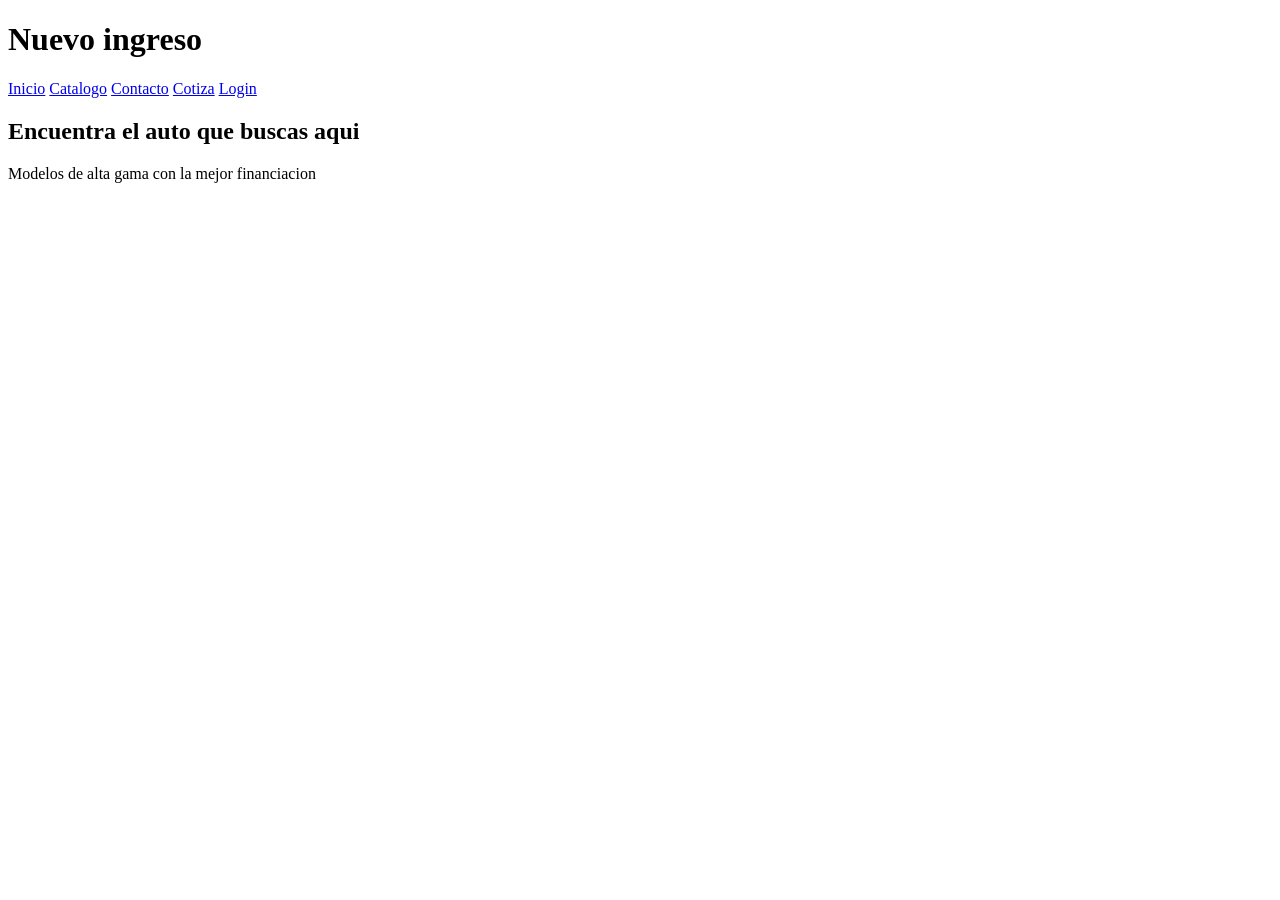
==== index.html @ 05150a49 "Add files via upload" ====
<!DOCTYPE html>
<html lang="es">
<head>
    <meta charset="UTF-8">
    <meta name="viewport" content="width=device-width, initial-scale=1.0">
    <title>Concesionaria</title>
</head>
<body>
    <header class="main header">
         <div class="logo">
            <h1> Nuevo ingreso</h1>
        </div>

        
        <nav>
            <a href="index.html">Inicio</a>
            <a href="Catalogo.html">Catalogo</a>
            <a href="Contacto">Contacto</a>
            <a href="Cotiza">Cotiza</a>
            <a href="Login.html">Login</a>

        </nav>
        </header>
        <main>
            <section id="Inicio" class="hero">
                <h2>Encuentra el auto que buscas aqui</h2>
                <p>Modelos de alta gama con la mejor financiacion</p>


            </section>
        </main>
        <footer>

        </footer>
</body>
</html>
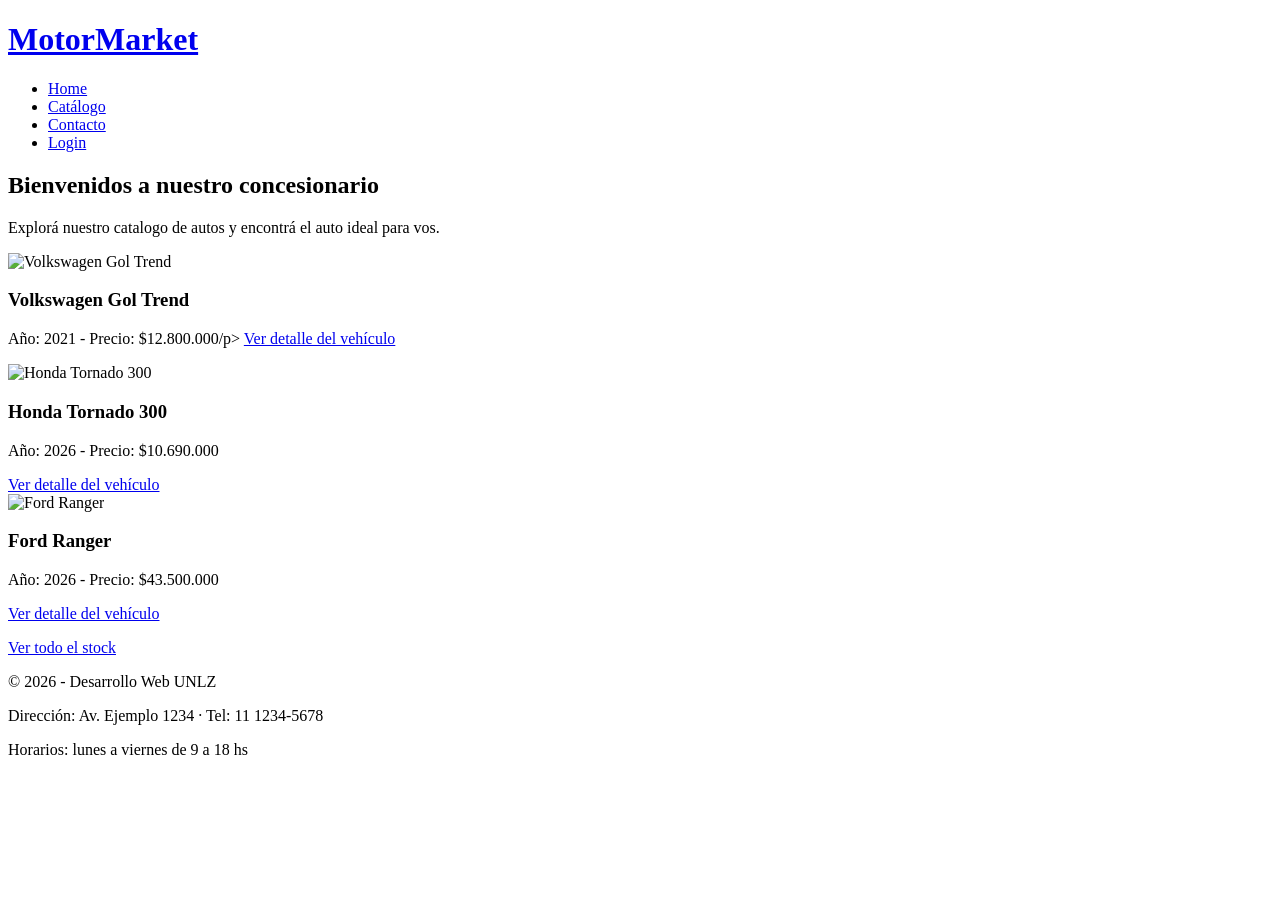
==== commit 05a949f7: "Update index.html" ====
--- a/index.html
+++ b/index.html
@@ -2,35 +2,58 @@
 <html lang="es">
 <head>
     <meta charset="UTF-8">
-    <meta name="viewport" content="width=device-width, initial-scale=1.0">
-    <title>Concesionaria</title>
+     <meta name="viewport" content="width=device-width, initial-scale=1.0">
+    <title>Inicio - MotorMarket</title>
 </head>
 <body>
-    <header class="main header">
-         <div class="logo">
-            <h1> Nuevo ingreso</h1>
-        </div>
+    <header>
+        <h1><a href="index.html">MotorMarket</a></h1>
+        <nav>
+            <ul>
+                <li><a href="index.html">Home</a></li>
+                <li><a href="catalogo.html">Catálogo</a></li>
+                <li><a href="contacto.html">Contacto</a></li>
+                <li><a href="login.html">Login</a></li>
+            </ul>
+        </nav>
+    </header>
 
-        
-        <nav>
-            <a href="index.html">Inicio</a>
-            <a href="Catalogo.html">Catalogo</a>
-            <a href="Contacto">Contacto</a>
-            <a href="Cotiza">Cotiza</a>
-            <a href="Login.html">Login</a>
+    <main>
+        <section>
+            <h2>Bienvenidos a nuestro concesionario</h2>
+            <p>Explorá nuestro catalogo de autos y encontrá el auto ideal para vos.</p>
+            <article>
 
-        </nav>
-        </header>
-        <main>
-            <section id="Inicio" class="hero">
-                <h2>Encuentra el auto que buscas aqui</h2>
-                <p>Modelos de alta gama con la mejor financiacion</p>
+                <img src="img/Gol-Trend.jpg" alt="Volkswagen Gol Trend">
+                <h3>Volkswagen Gol Trend</h3>
+                <p>Año: 2021 - Precio: $12.800.000/p>
+                <a href="detalle.html#auto-2">Ver detalle del vehículo</a>
+            </article>
 
+            <article>
+                <img src="img/Tornado300.jpg" alt="Honda Tornado 300">
+                <h3>Honda Tornado 300</h3>
+                <p>Año: 2026 - Precio: $10.690.000</p>
+                <a href="detalle.html#auto-3">Ver detalle del vehículo</a>
+            </article>
 
-            </section>
-        </main>
-        <footer>
+            <article>
+                <img src="img/Ranger.jpg" alt="Ford Ranger">
+                <h3>Ford Ranger</h3>
+                <p>Año: 2026 - Precio: $43.500.000</p>
+                <a href="detalle.html#auto-4">Ver detalle del vehículo</a>
+            </article>
+             <p>
+                <a href="catalogo.html">Ver todo el stock</a>
+            </p>
 
-        </footer>
+        </section>
+    </main>
+
+    <footer>
+        <p>&copy; 2026 - Desarrollo Web UNLZ</p>
+        <p>Dirección: Av. Ejemplo 1234 · Tel: 11 1234-5678</p>
+        <p>Horarios: lunes a viernes de 9 a 18 hs</p>
+    </footer>
 </body>
-</html>+</html>
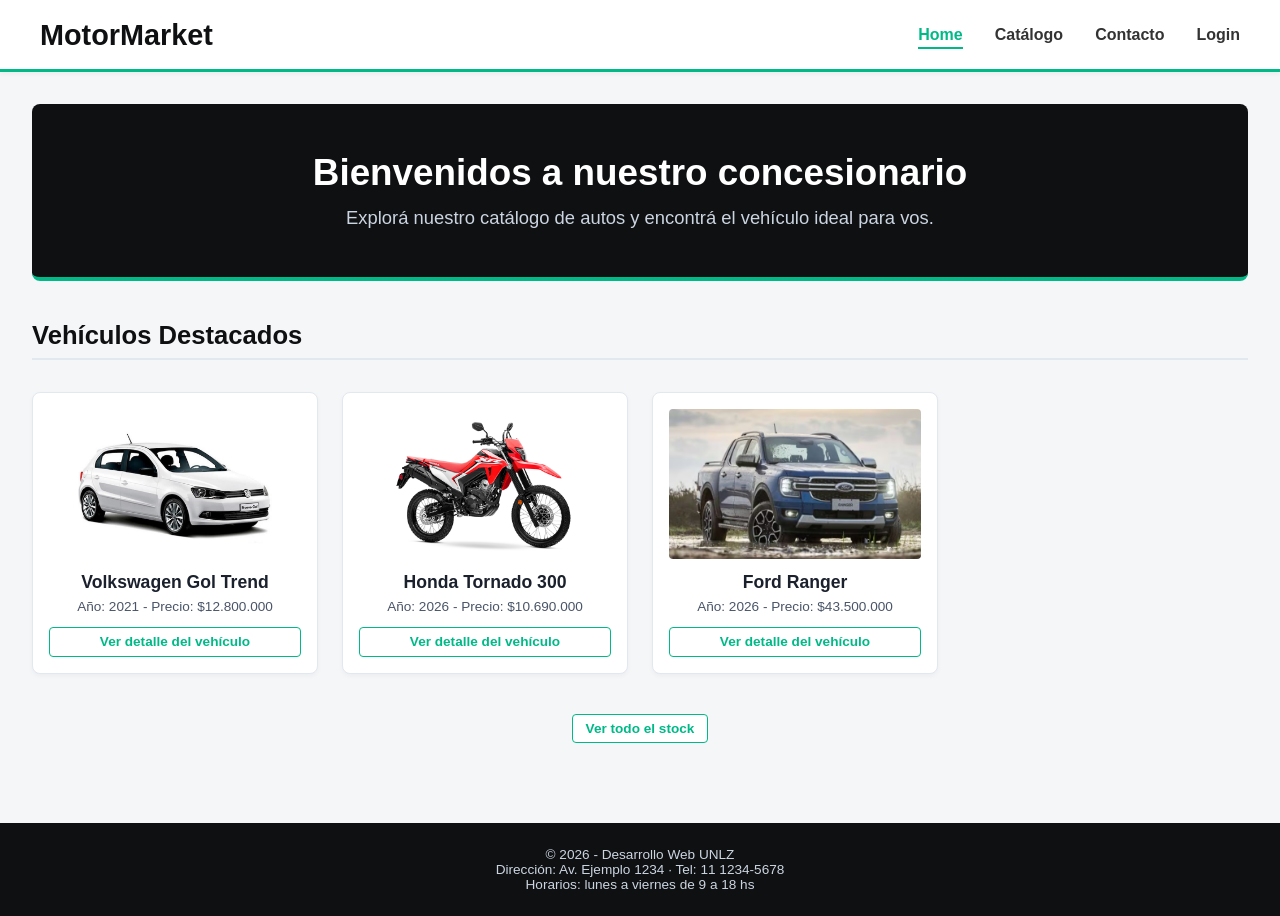
==== commit d665f0c2: "actualizacion de css y el index" ====
--- a/index.html
+++ b/index.html
@@ -2,15 +2,16 @@
 <html lang="es">
 <head>
     <meta charset="UTF-8">
-     <meta name="viewport" content="width=device-width, initial-scale=1.0">
+    <meta name="viewport" content="width=device-width, initial-scale=1.0">
     <title>Inicio - MotorMarket</title>
+    <link rel="stylesheet" href="assets/css/style.css">
 </head>
 <body>
     <header>
         <h1><a href="index.html">MotorMarket</a></h1>
         <nav>
             <ul>
-                <li><a href="index.html">Home</a></li>
+                <li><a href="index.html" class="active">Home</a></li>
                 <li><a href="catalogo.html">Catálogo</a></li>
                 <li><a href="contacto.html">Contacto</a></li>
                 <li><a href="login.html">Login</a></li>
@@ -19,34 +20,38 @@
     </header>
 
     <main>
-        <section>
+        <section class="hero-section">
             <h2>Bienvenidos a nuestro concesionario</h2>
-            <p>Explorá nuestro catalogo de autos y encontrá el auto ideal para vos.</p>
+            <p>Explorá nuestro catálogo de autos y encontrá el vehículo ideal para vos.</p>
+        </section>
+
+        <section class="destacados">
+            <h3>Vehículos Destacados</h3>
+
             <article>
-
-                <img src="img/Gol-Trend.jpg" alt="Volkswagen Gol Trend">
+                <img src="img/Gol-Trend.jpg" alt="Volkswagen Gol Trend" width="250">
                 <h3>Volkswagen Gol Trend</h3>
-                <p>Año: 2021 - Precio: $12.800.000/p>
+                <p>Año: 2021 - Precio: $12.800.000</p>
                 <a href="detalle.html#auto-2">Ver detalle del vehículo</a>
             </article>
 
             <article>
-                <img src="img/Tornado300.jpg" alt="Honda Tornado 300">
+                <img src="img/Tornado300.jpg" alt="Honda Tornado 300" width="250">
                 <h3>Honda Tornado 300</h3>
                 <p>Año: 2026 - Precio: $10.690.000</p>
                 <a href="detalle.html#auto-3">Ver detalle del vehículo</a>
             </article>
 
             <article>
-                <img src="img/Ranger.jpg" alt="Ford Ranger">
+                <img src="img/Ranger.jpg" alt="Ford Ranger" width="250">
                 <h3>Ford Ranger</h3>
                 <p>Año: 2026 - Precio: $43.500.000</p>
                 <a href="detalle.html#auto-4">Ver detalle del vehículo</a>
             </article>
-             <p>
-                <a href="catalogo.html">Ver todo el stock</a>
-            </p>
-
+            
+            <div style="grid-column: 1 / -1; text-align: center; margin-top: 1rem;">
+                <a href="catalogo.html" class="btn-main">Ver todo el stock</a>
+            </div>
         </section>
     </main>
 
@@ -56,4 +61,4 @@
         <p>Horarios: lunes a viernes de 9 a 18 hs</p>
     </footer>
 </body>
-</html>
+</html>
--- a/assets/css/style.css
+++ b/assets/css/style.css
@@ -0,0 +1,306 @@
+/* --- ESTILOS GENERALES --- */
+* {
+    box-sizing: border-box;
+    margin: 0;
+    padding: 0;
+    font-family: Arial, sans-serif;
+}
+
+body {
+    background-color: #f4f6f8;
+    color: #333;
+}
+
+/* --- HEADER Y MENÚ DE NAVEGACIÓN --- */
+header {
+    background-color: #ffffff;
+    border-bottom: 3px solid #00b987;
+    display: flex;
+    justify-content: space-between;
+    align-items: center;
+    padding: 1rem 2.5rem;
+    box-shadow: 0 2px 4px rgba(0,0,0,0.05);
+}
+
+header h1 a {
+    color: #0f1012;
+    text-decoration: none;
+    font-size: 1.8rem;
+    font-weight: bold;
+}
+
+header nav ul {
+    list-style: none;
+    display: flex;
+    gap: 2rem;
+}
+
+header nav ul li a {
+    text-decoration: none;
+    color: #333;
+    font-weight: 600;
+    font-size: 1rem;
+    padding-bottom: 4px;
+}
+
+header nav ul li a:hover,
+header nav ul li a.active {
+    color: #00b987;
+    border-bottom: 2px solid #00b987;
+}
+
+/* --- CONTENEDOR GENERAL MAIN --- */
+main {
+    max-width: 1450px;
+    margin: 0 auto;
+    padding: 2rem;
+}
+
+/* --- ESTILOS PARA EL HOME (index.html) --- */
+.hero-section {
+    text-align: center;
+    background-color: #0f1012;
+    color: #ffffff;
+    padding: 3rem 2rem;
+    border-radius: 8px;
+    margin-bottom: 2.5rem;
+    border-bottom: 4px solid #00b987;
+}
+
+.hero-section h2 {
+    font-size: 2.3rem;
+    margin-bottom: 0.8rem;
+}
+
+.hero-section p {
+    color: #cbd5e1;
+    font-size: 1.15rem;
+}
+
+.destacados {
+    display: grid;
+    grid-template-columns: repeat(auto-fit, minmax(280px, 1fr));
+    gap: 1.5rem;
+}
+
+.destacados > h3 {
+    grid-column: 1 / -1;
+    font-size: 1.6rem;
+    color: #0f1012;
+    margin-bottom: 0.5rem;
+    border-bottom: 2px solid #e2e8f0;
+    padding-bottom: 0.5rem;
+}
+
+.destacados article {
+    background: #ffffff;
+    border: 1px solid #e2e8f0;
+    border-radius: 8px;
+    padding: 1rem;
+    text-align: center;
+    box-shadow: 0 2px 5px rgba(0,0,0,0.04);
+    display: flex;
+    flex-direction: column;
+    justify-content: space-between;
+}
+
+.destacados article img {
+    width: 100%;
+    height: 150px;
+    object-fit: cover;
+    border-radius: 4px;
+    margin-bottom: 0.8rem;
+}
+
+.destacados article h3 {
+    font-size: 1.1rem;
+    margin-bottom: 0.4rem;
+    color: #1a202c;
+}
+
+.destacados article p {
+    font-size: 0.85rem;
+    color: #4a5568;
+    margin-bottom: 0.8rem;
+}
+
+.destacados article a, .btn-main {
+    display: inline-block;
+    background-color: #ffffff;
+    color: #00b987;
+    border: 1px solid #00b987;
+    padding: 0.4rem 0.8rem;
+    border-radius: 4px;
+    text-decoration: none;
+    font-size: 0.85rem;
+    font-weight: bold;
+    transition: all 0.2s;
+}
+
+.destacados article a:hover, .btn-main:hover {
+    background-color: #00b987;
+    color: white;
+}
+
+/* --- ESTRUCTURA EXCLUSIVA PARA EL CATÁLOGO (catalogo.html) --- */
+main:has(aside) {
+    display: flex;
+    gap: 2rem;
+}
+
+main aside {
+    width: 270px;
+    background: #ffffff;
+    padding: 1.5rem;
+    border-radius: 8px;
+    border: 2px solid #00b987;
+    height: fit-content;
+    box-shadow: 0 4px 6px rgba(0,0,0,0.02);
+}
+
+main aside h2 {
+    color: #00b987;
+    font-size: 1.4rem;
+    margin-bottom: 1rem;
+    border-bottom: 2px solid #00b987;
+    padding-bottom: 0.5rem;
+    text-align: center;
+}
+
+main aside label {
+    display: block;
+    margin-top: 1rem;
+    font-weight: bold;
+    font-size: 0.9rem;
+    color: #2d3748;
+}
+
+main aside select,
+main aside input[type="number"] {
+    width: 100%;
+    padding: 0.5rem;
+    margin-top: 0.3rem;
+    border: 1px solid #00b987;
+    border-radius: 4px;
+    background: #fff;
+    color: #333;
+}
+
+main aside button {
+    width: 100%;
+    padding: 0.6rem;
+    margin-top: 1rem;
+    border: none;
+    border-radius: 4px;
+    font-weight: bold;
+    cursor: pointer;
+    font-size: 0.95rem;
+}
+
+main aside button[type="submit"] {
+    background-color: #00b987;
+    color: white;
+}
+
+main aside button[type="submit"]:hover {
+    background-color: #009b70;
+}
+
+main aside button[type="reset"] {
+    background-color: #e2e8f0;
+    color: #333;
+}
+
+main:has(aside) > section {
+    flex: 1;
+    display: grid;
+    grid-template-columns: repeat(4, 1fr);
+    gap: 1.5rem;
+    align-content: start;
+}
+
+main:has(aside) > section > h2 {
+    grid-column: 1 / -1;
+    font-size: 1.8rem;
+    color: #0f1012;
+    margin-bottom: 0.5rem;
+    border-bottom: 2px solid #e2e8f0;
+    padding-bottom: 0.5rem;
+}
+
+main:has(aside) > section article {
+    background: #ffffff;
+    border: 1px solid #e2e8f0;
+    border-radius: 8px;
+    padding: 1rem;
+    text-align: center;
+    box-shadow: 0 2px 5px rgba(0,0,0,0.04);
+    display: flex;
+    flex-direction: column;
+    justify-content: space-between;
+}
+
+main:has(aside) > section article img {
+    width: 100%;
+    height: 120px;
+    object-fit: contain;
+    margin-bottom: 0.8rem;
+}
+
+main:has(aside) > section article h3 {
+    font-size: 0.95rem;
+    margin-bottom: 0.4rem;
+    color: #1a202c;
+}
+
+main:has(aside) > section article p {
+    font-size: 0.8rem;
+    color: #4a5568;
+    margin-bottom: 0.8rem;
+}
+
+main:has(aside) > section article a {
+    display: block;
+    background-color: #ffffff;
+    color: #00b987;
+    border: 1px solid #00b987;
+    padding: 0.4rem 0.6rem;
+    border-radius: 4px;
+    text-decoration: none;
+    font-size: 0.75rem;
+    font-weight: bold;
+}
+
+main:has(aside) > section article a:hover {
+    background-color: #00b987;
+    color: white;
+}
+
+/* --- FOOTER --- */
+footer {
+    background-color: #0f1012;
+    color: #cbd5e1;
+    text-align: center;
+    padding: 1.5rem;
+    margin-top: 3rem;
+    font-size: 0.85rem;
+}
+
+/* --- RESPONSIVE --- */
+@media (max-width: 1100px) {
+    main:has(aside) > section {
+        grid-template-columns: repeat(3, 1fr);
+    }
+}
+
+@media (max-width: 850px) {
+    main:has(aside) {
+        flex-direction: column;
+    }
+    main aside {
+        width: 100%;
+    }
+    main:has(aside) > section {
+        grid-template-columns: repeat(2, 1fr);
+    }
+}
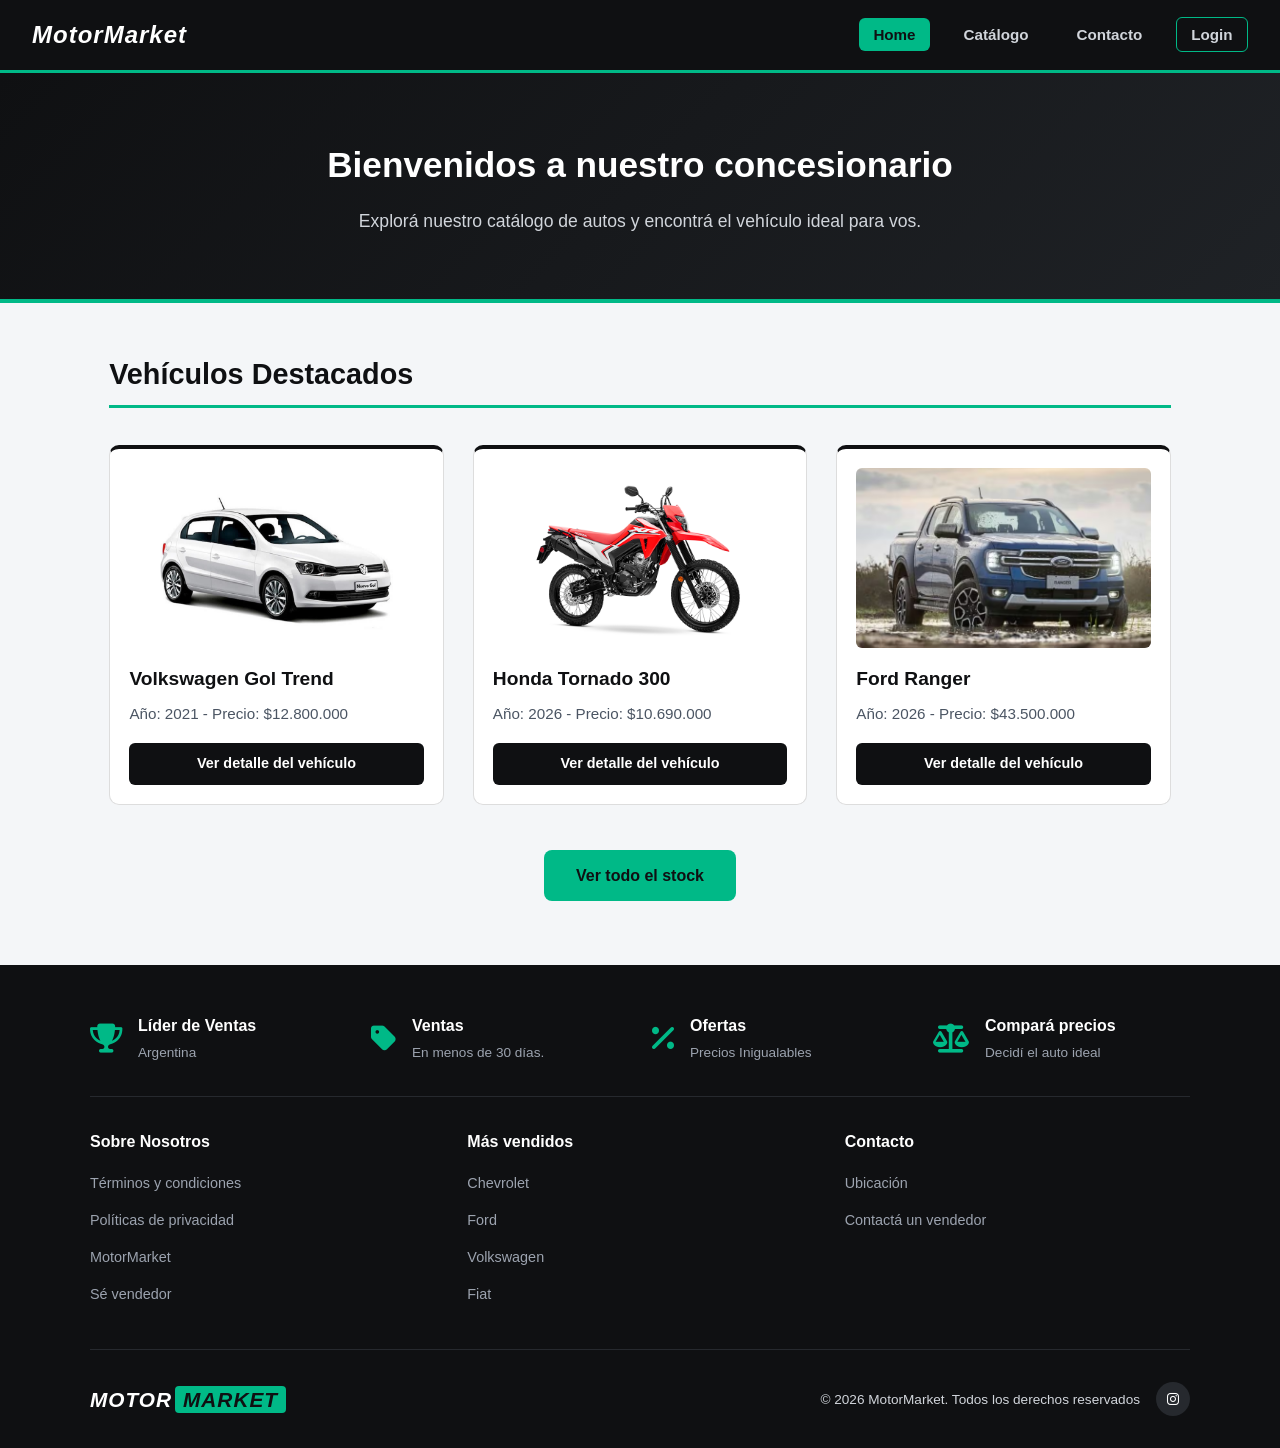
==== commit 0e45f968: "se unifico todos los estilos, se diseño el catalogo,login y contacto y bug arreglado de la parte de " ====
--- a/index.html
+++ b/index.html
@@ -4,7 +4,9 @@
     <meta charset="UTF-8">
     <meta name="viewport" content="width=device-width, initial-scale=1.0">
     <title>Inicio - MotorMarket</title>
-    <link rel="stylesheet" href="assets/css/style.css">
+    <link rel="stylesheet" href="https://cdnjs.cloudflare.com/ajax/libs/font-awesome/6.5.1/css/all.min.css">
+    <link rel="stylesheet" href="css/style.css">
+    <link rel="stylesheet" href="css/home.css">
 </head>
 <body>
     <header>
@@ -55,10 +57,82 @@
         </section>
     </main>
 
-    <footer>
-        <p>&copy; 2026 - Desarrollo Web UNLZ</p>
-        <p>Dirección: Av. Ejemplo 1234 · Tel: 11 1234-5678</p>
-        <p>Horarios: lunes a viernes de 9 a 18 hs</p>
+   <!-- Footer unificado -->
+    <footer class="footer-oscuro">
+        <div class="footer-beneficios">
+            <div class="beneficio-item">
+                <i class="fa-solid fa-trophy"></i>
+                <div>
+                    <h4>Líder de Ventas</h4>
+                    <p>Argentina</p>
+                </div>
+            </div>
+            <div class="beneficio-item">
+                <i class="fa-solid fa-tag"></i>
+                <div>
+                    <h4>Ventas</h4>
+                    <p>En menos de 30 días.</p>
+                </div>
+            </div>
+            <div class="beneficio-item">
+                <i class="fa-solid fa-percent"></i>
+                <div>
+                    <h4>Ofertas</h4>
+                    <p>Precios Inigualables</p>
+                </div>
+            </div>
+            <div class="beneficio-item">
+                <i class="fa-solid fa-scale-balanced"></i>
+                <div>
+                    <h4>Compará precios</h4>
+                    <p>Decidí el auto ideal</p>
+                </div>
+            </div>
+        </div>
+
+        <hr class="footer-divisor">
+
+        <div class="footer-links-grid">
+            <div class="footer-col">
+                <h4>Sobre Nosotros</h4>
+                <ul>
+                    <li><a href="#">Términos y condiciones</a></li>
+                    <li><a href="#">Políticas de privacidad</a></li>
+                    <li><a href="index.html">MotorMarket</a></li>
+                    <li><a href="contacto.html">Sé vendedor</a></li>
+                </ul>
+            </div>
+            <div class="footer-col">
+                <h4>Más vendidos</h4>
+                <ul>
+                    <li><a href="Catalogo.html">Chevrolet</a></li>
+                    <li><a href="Catalogo.html">Ford</a></li>
+                    <li><a href="Catalogo.html">Volkswagen</a></li>
+                    <li><a href="Catalogo.html">Fiat</a></li>
+                </ul>
+            </div>
+            <div class="footer-col">
+                <h4>Contacto</h4>
+                <ul>
+                    <li><a href="contacto.html">Ubicación</a></li>
+                    <li><a href="contacto.html">Contactá un vendedor</a></li>
+                </ul>
+            </div>
+        </div>
+
+        <hr class="footer-divisor">
+
+        <div class="footer-bottom">
+            <div class="footer-logo">
+                MOTOR<span>MARKET</span>
+            </div>
+            <div class="footer-copy">
+                <span>© 2026 MotorMarket. Todos los derechos reservados</span>
+                <a href="#" class="footer-social-circle" aria-label="Instagram">
+                    <i class="fa-brands fa-instagram"></i>
+                </a>
+            </div>
+        </div>
     </footer>
 </body>
 </html>
--- a/css/style.css
+++ b/css/style.css
@@ -0,0 +1,229 @@
+* {
+    margin: 0;
+    padding: 0;
+    box-sizing: border-box;
+}
+
+body {
+    font-family: 'Segoe UI', Roboto, Helvetica, Arial, sans-serif;
+    background-color: #f4f6f8;
+    color: #0f1012;
+    line-height: 1.6;
+}
+
+header {
+    background-color: #0f1012;
+    padding: 1rem 2rem;
+    display: flex;
+    justify-content: space-between;
+    align-items: center;
+    border-bottom: 3px solid #00b987;
+    position: sticky;
+    top: 0;
+    z-index: 1000;
+}
+
+header h1 {
+    font-size: 1.5rem;
+    font-weight: 900;
+    font-style: italic;
+    letter-spacing: 1px;
+}
+
+header h1 a {
+    color: #ffffff;
+    text-decoration: none;
+    display: flex;
+    align-items: center;
+}
+
+header nav ul {
+    list-style: none;
+    display: flex;
+    gap: 1.2rem;
+    align-items: center;
+}
+
+header nav ul li a {
+    color: #d1d5db;
+    text-decoration: none;
+    font-weight: 600;
+    font-size: 0.95rem;
+    padding: 0.5rem 0.9rem;
+    border-radius: 6px;
+    transition: all 0.2s ease;
+}
+
+header nav ul li a:hover {
+    color: #ffffff;
+    background-color: #26292e;
+}
+
+header nav ul li a.active {
+    background-color: #00b987;
+    color: #0f1012;
+}
+
+header nav ul li:last-child a {
+    border: 1px solid #00b987;
+}
+
+@media (max-width: 650px) {
+    header {
+        flex-direction: column;
+        gap: 0.8rem;
+        padding: 1rem;
+    }
+
+    header nav ul {
+        flex-wrap: wrap;
+        justify-content: center;
+        gap: 0.5rem;
+    }
+}
+
+.footer-oscuro {
+    background-color: #0f1012;
+    color: #ffffff;
+    padding: 3rem 1.2rem 2rem;
+    margin-top: 4rem;
+}
+
+.footer-beneficios,
+.footer-links-grid,
+.footer-bottom,
+.footer-divisor {
+    max-width: 1100px;
+    margin-left: auto;
+    margin-right: auto;
+}
+
+.footer-beneficios {
+    display: grid;
+    grid-template-columns: repeat(4, 1fr);
+    gap: 1.5rem;
+    padding-bottom: 2rem;
+}
+
+.beneficio-item {
+    display: flex;
+    align-items: center;
+    gap: 1rem;
+}
+
+.beneficio-item i {
+    font-size: 1.8rem;
+    color: #00b987;
+}
+
+.beneficio-item h4 {
+    margin: 0 0 0.2rem 0;
+    font-size: 1rem;
+    color: #ffffff;
+}
+
+.beneficio-item p {
+    margin: 0;
+    font-size: 0.85rem;
+    color: #9ca3af;
+}
+
+.footer-divisor {
+    border: 0;
+    border-top: 1px solid #26292e;
+    margin-top: 0;
+    margin-bottom: 2rem;
+}
+
+.footer-links-grid {
+    display: grid;
+    grid-template-columns: repeat(3, 1fr);
+    gap: 2rem;
+    padding-bottom: 2rem;
+}
+
+.footer-col h4 {
+    font-size: 1rem;
+    margin: 0 0 1rem 0;
+    color: #ffffff;
+}
+
+.footer-col ul {
+    list-style: none;
+    padding: 0;
+    margin: 0;
+}
+
+.footer-col ul li {
+    margin-bottom: 0.7rem;
+}
+
+.footer-col ul li a {
+    color: #9ca3af;
+    text-decoration: none;
+    font-size: 0.9rem;
+    transition: color 0.2s ease;
+}
+
+.footer-col ul li a:hover {
+    color: #00b987;
+}
+
+.footer-bottom {
+    display: flex;
+    justify-content: space-between;
+    align-items: center;
+    flex-wrap: wrap;
+    gap: 1rem;
+}
+
+.footer-logo {
+    font-size: 1.3rem;
+    font-weight: 900;
+    font-style: italic;
+    letter-spacing: 1px;
+    color: #ffffff;
+}
+
+.footer-logo span {
+    background-color: #00b987;
+    color: #0f1012;
+    padding: 2px 8px;
+    border-radius: 4px;
+    margin-left: 3px;
+}
+
+.footer-copy {
+    display: flex;
+    align-items: center;
+    gap: 1rem;
+    font-size: 0.85rem;
+    color: #d1d5db;
+}
+
+.footer-social-circle {
+    display: inline-flex;
+    align-items: center;
+    justify-content: center;
+    width: 34px;
+    height: 34px;
+    background-color: #26292e;
+    color: #ffffff;
+    border-radius: 50%;
+    text-decoration: none;
+    transition: background-color 0.2s ease;
+}
+
+.footer-social-circle:hover {
+    background-color: #00b987;
+    color: #0f1012;
+}
+
+@media (max-width: 768px) {
+    .footer-beneficios {
+        grid-template-columns: repeat(2, 1fr);
+    }
+    .footer-links-grid {
+        grid-template-columns: 1fr;
+    }
+}
--- a/css/home.css
+++ b/css/home.css
@@ -0,0 +1,117 @@
+.hero-section {
+    background: linear-gradient(135deg, #0f1012 0%, #1f2226 100%);
+    color: #ffffff;
+    text-align: center;
+    padding: 4rem 1.5rem;
+    border-bottom: 4px solid #00b987;
+}
+
+.hero-section h2 {
+    font-size: 2.2rem;
+    margin: 0 0 0.8rem 0;
+    color: #ffffff;
+}
+
+.hero-section p {
+    font-size: 1.1rem;
+    color: #d1d5db;
+    max-width: 650px;
+    margin: 0 auto;
+}
+
+.destacados {
+    max-width: 1100px;
+    margin: 3rem auto;
+    padding: 0 1.2rem;
+    display: grid;
+    grid-template-columns: repeat(3, 1fr);
+    gap: 1.8rem;
+}
+
+.destacados > h3 {
+    grid-column: 1 / -1;
+    color: #0f1012;
+    font-size: 1.8rem;
+    border-bottom: 3px solid #00b987;
+    padding-bottom: 0.5rem;
+    margin-bottom: 0.5rem;
+}
+
+.destacados article {
+    background: #ffffff;
+    border: 1px solid #dddddd;
+    border-top: 4px solid #0f1012;
+    border-radius: 10px;
+    padding: 1.2rem;
+    display: flex;
+    flex-direction: column;
+    justify-content: space-between;
+    transition: transform 0.2s ease, box-shadow 0.2s ease;
+}
+
+.destacados article:hover {
+    transform: translateY(-4px);
+    box-shadow: 0 8px 18px rgba(0, 0, 0, 0.08);
+    border-top-color: #00b987;
+}
+
+.destacados article img {
+    width: 100%;
+    height: 180px;
+    object-fit: cover;
+    border-radius: 6px;
+    margin-bottom: 1rem;
+}
+
+.destacados article h3 {
+    color: #0f1012;
+    font-size: 1.2rem;
+    margin: 0 0 0.5rem 0;
+}
+
+.destacados article p {
+    color: #4b5563;
+    font-size: 0.95rem;
+    margin: 0 0 1rem 0;
+}
+
+.destacados article a {
+    display: inline-block;
+    text-align: center;
+    background-color: #0f1012;
+    color: #ffffff;
+    text-decoration: none;
+    padding: 0.6rem 1rem;
+    border-radius: 6px;
+    font-weight: bold;
+    font-size: 0.9rem;
+    transition: all 0.2s ease;
+}
+
+.destacados article a:hover {
+    background-color: #00b987;
+    color: #0f1012;
+}
+
+.btn-main {
+    display: inline-block;
+    background-color: #00b987;
+    color: #0f1012;
+    text-decoration: none;
+    font-weight: bold;
+    padding: 0.8rem 2rem;
+    border-radius: 8px;
+    font-size: 1rem;
+    transition: all 0.2s ease;
+}
+
+.btn-main:hover {
+    background-color: #0f1012;
+    color: #00b987;
+}
+
+@media (max-width: 768px) {
+    .destacados {
+        grid-template-columns: 1fr;
+    }
+}
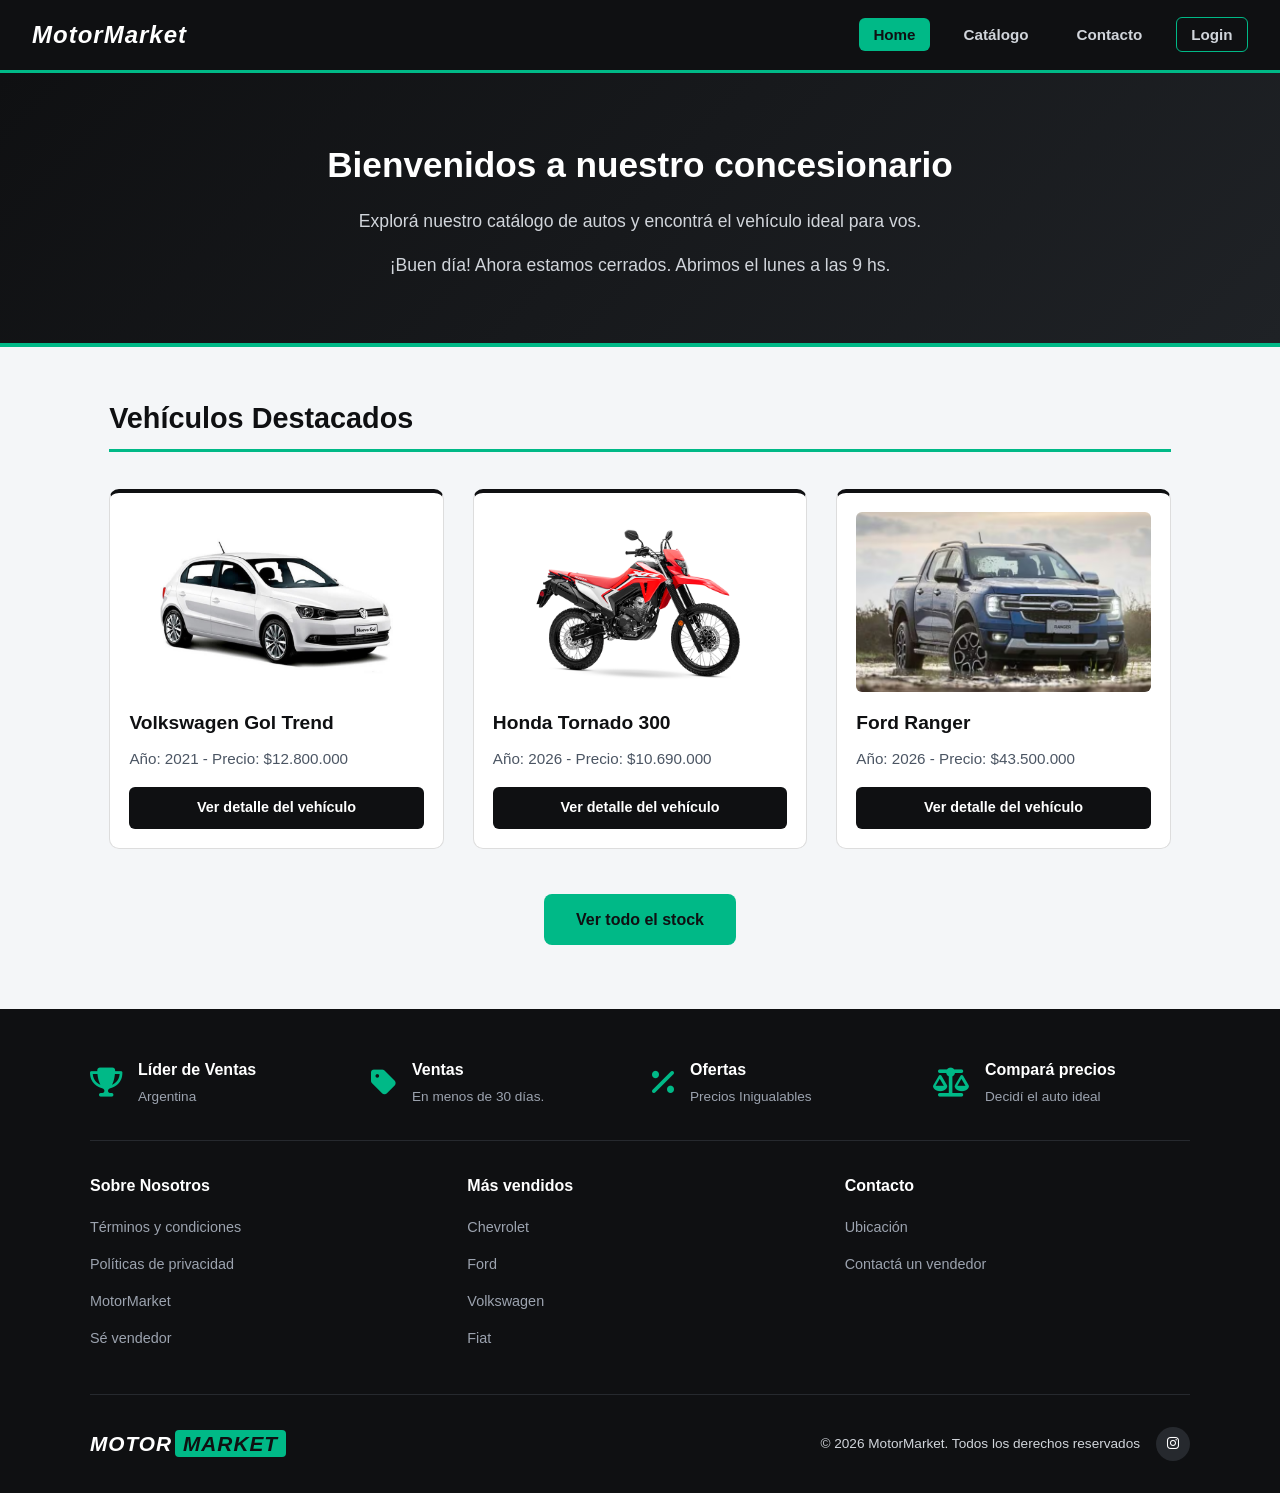
==== commit d6b69f2d: "se agregaron unos detales en catalogo y se llamo al js que no estaba integrado" ====
--- a/index.html
+++ b/index.html
@@ -134,5 +134,6 @@
             </div>
         </div>
     </footer>
+    <script src="js/Home.js"></script>
 </body>
 </html>
--- a/css/style.css
+++ b/css/style.css
@@ -226,4 +226,65 @@
     .footer-links-grid {
         grid-template-columns: 1fr;
     }
+}
+.mensaje-alerta {
+    padding: 0.85rem 1rem;
+    border-radius: 6px;
+    font-size: 0.9rem;
+    margin-top: 1rem;
+    display: none;
+    line-height: 1.4;
+}
+
+.mensaje-alerta.visible {
+    display: block;
+}
+
+.mensaje-alerta.error {
+    background-color: rgba(220, 38, 38, 0.12);
+    border: 1px solid #dc2626;
+    color: #991b1b;
+}
+
+.mensaje-alerta.exito {
+    background-color: rgba(0, 185, 135, 0.14);
+    border: 1px solid #00b987;
+    color: #065f46;
+}
+
+.sesion-activa-box {
+    background-color: #0f1012;
+    color: #ffffff;
+    border: 1px solid #00b987;
+    border-radius: 10px;
+    padding: 1.5rem;
+    margin-top: 1.2rem;
+    display: none;
+}
+
+.sesion-activa-box.visible {
+    display: block;
+}
+
+.sesion-activa-box span {
+    color: #00b987;
+    font-weight: 700;
+}
+
+.btn-cerrar-sesion {
+    margin-top: 1rem;
+    background-color: transparent;
+    color: #ffffff;
+    border: 1px solid #ffffff;
+    padding: 0.55rem 1rem;
+    border-radius: 6px;
+    cursor: pointer;
+    font-weight: 600;
+    transition: all 0.2s ease;
+}
+
+.btn-cerrar-sesion:hover {
+    background-color: #00b987;
+    border-color: #00b987;
+    color: #0f1012;
 }
